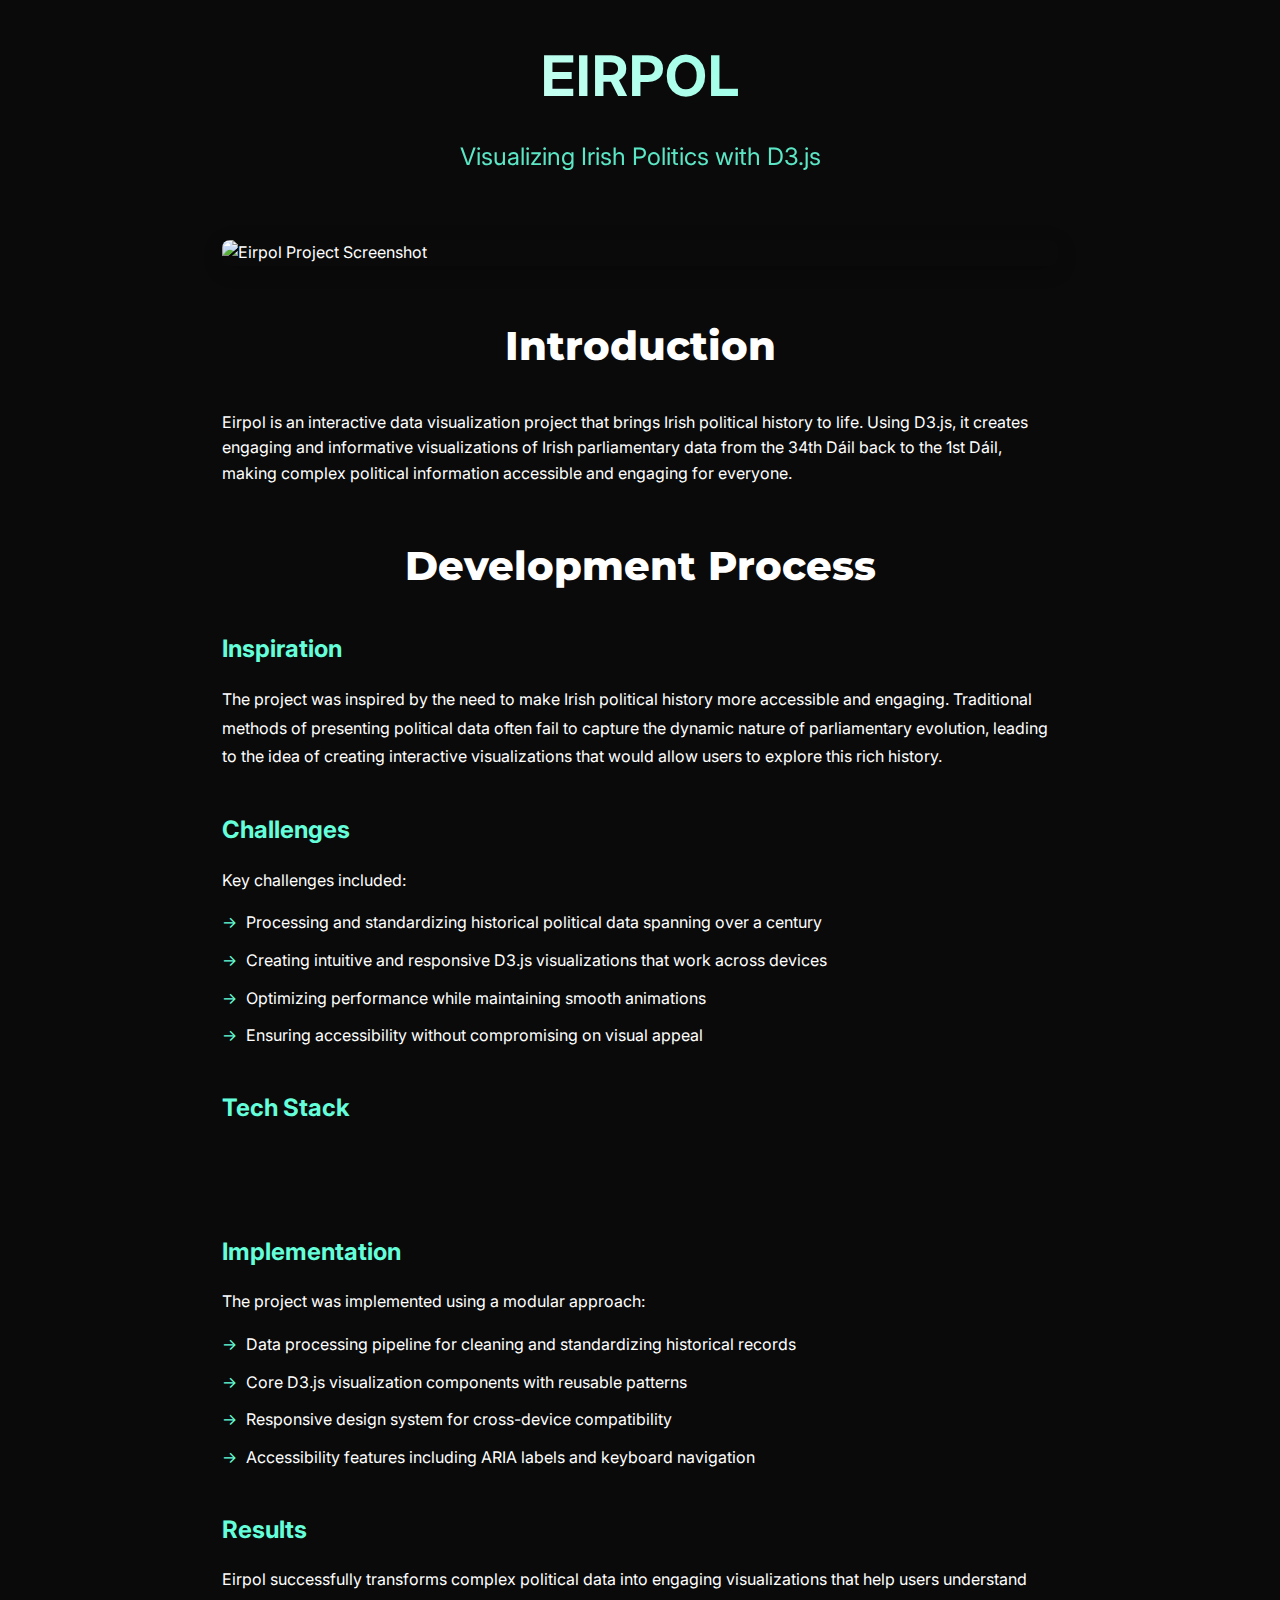
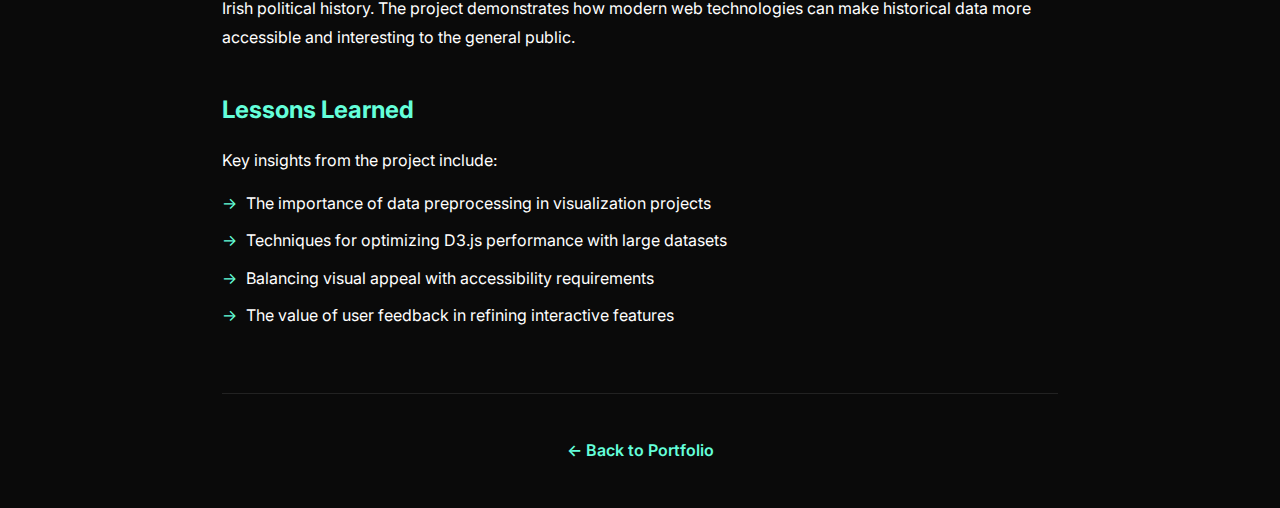
==== eirpol.html @ cf43a550 "Initial portfolio commit" ====
<!DOCTYPE html>
<html lang="en">
<head>
    <meta charset="UTF-8">
    <meta name="viewport" content="width=device-width, initial-scale=1.0">
    <title>Eirpol Case Study | Jude Daly</title>
    <link rel="preconnect" href="https://fonts.googleapis.com">
    <link rel="preconnect" href="https://fonts.gstatic.com" crossorigin>
    <link href="https://fonts.googleapis.com/css2?family=Inter:wght@400;600;700&family=Montserrat:wght@700;800&display=swap" rel="stylesheet">
    <link rel="stylesheet" href="style.css">
    <link rel="stylesheet" href="case-study.css">
    <script src="https://kit.fontawesome.com/your-kit-code.js" crossorigin="anonymous"></script>
</head>
<body>
    <main class="container case-study">
        <header class="case-study-header">
            <h1>Eirpol</h1>
            <p class="tagline">Visualizing Irish Politics with D3.js</p>
        </header>

        <section class="case-study-content">
            <div class="project-image">
                <img src="placeholder.jpg" alt="Eirpol Project Screenshot" class="main-image">
            </div>

            <section class="introduction">
                <h2>Introduction</h2>
                <p>Eirpol is an interactive data visualization project that brings Irish political history to life. Using D3.js, it creates engaging and informative visualizations of Irish parliamentary data from the 34th Dáil back to the 1st Dáil, making complex political information accessible and engaging for everyone.</p>
            </section>

            <section class="development">
                <h2>Development Process</h2>
                
                <div class="subsection">
                    <h3>Inspiration</h3>
                    <p>The project was inspired by the need to make Irish political history more accessible and engaging. Traditional methods of presenting political data often fail to capture the dynamic nature of parliamentary evolution, leading to the idea of creating interactive visualizations that would allow users to explore this rich history.</p>
                </div>

                <div class="subsection">
                    <h3>Challenges</h3>
                    <p>Key challenges included:</p>
                    <ul>
                        <li>Processing and standardizing historical political data spanning over a century</li>
                        <li>Creating intuitive and responsive D3.js visualizations that work across devices</li>
                        <li>Optimizing performance while maintaining smooth animations</li>
                        <li>Ensuring accessibility without compromising on visual appeal</li>
                    </ul>
                </div>

                <div class="subsection tech-stack">
                    <h3>Tech Stack</h3>
                    <div class="tech-icons">
                        <div class="tech-icon">
                            <img src="d3-logo.png" alt="D3.js" title="D3.js">
                        </div>
                        <div class="tech-icon">
                            <img src="js-logo.png" alt="JavaScript" title="JavaScript">
                        </div>
                        <div class="tech-icon">
                            <img src="html-logo.png" alt="HTML5" title="HTML5">
                        </div>
                        <div class="tech-icon">
                            <img src="css-logo.png" alt="CSS3" title="CSS3">
                        </div>
                    </div>
                </div>

                <div class="subsection">
                    <h3>Implementation</h3>
                    <p>The project was implemented using a modular approach:</p>
                    <ul>
                        <li>Data processing pipeline for cleaning and standardizing historical records</li>
                        <li>Core D3.js visualization components with reusable patterns</li>
                        <li>Responsive design system for cross-device compatibility</li>
                        <li>Accessibility features including ARIA labels and keyboard navigation</li>
                    </ul>
                </div>

                <div class="subsection">
                    <h3>Results</h3>
                    <p>Eirpol successfully transforms complex political data into engaging visualizations that help users understand Irish political history. The project demonstrates how modern web technologies can make historical data more accessible and interesting to the general public.</p>
                </div>

                <div class="subsection">
                    <h3>Lessons Learned</h3>
                    <p>Key insights from the project include:</p>
                    <ul>
                        <li>The importance of data preprocessing in visualization projects</li>
                        <li>Techniques for optimizing D3.js performance with large datasets</li>
                        <li>Balancing visual appeal with accessibility requirements</li>
                        <li>The value of user feedback in refining interactive features</li>
                    </ul>
                </div>
            </section>
        </section>

        <footer class="case-study-footer">
            <a href="index.html" class="back-link">← Back to Portfolio</a>
        </footer>
    </main>
    <script src="case-study.js"></script>
</body>
</html>
---- style.css ----
/* Reset and base styles */
:root {
    --bg-color: #0a0a0a;
    --text-color: #ffffff;
    --accent-color: #64ffda;
    --card-bg: #1a1a1a;
    --transition: all 0.3s ease;
    --title-glow: #00ffcc;
    --title-hover: #00ffff;
    --cursor-size: 20px;
    --cursor-blur: 15px;
    --header-text: #333333;
    --header-hover: #2D9CDB;
    --circle-color: #ff0066;
    --circle-size: 200px;
}

* {
    margin: 0;
    padding: 0;
    box-sizing: border-box;
}

html {
    scroll-behavior: smooth;
}

body {
    font-family: 'Inter', -apple-system, BlinkMacSystemFont, 'Segoe UI', Roboto, sans-serif;
    background-color: var(--bg-color);
    color: var(--text-color);
    line-height: 1.6;
    font-size: 16px;
    -webkit-font-smoothing: antialiased;
}

/* Container */
.container {
    max-width: 1200px;
    margin: 0 auto;
    padding: 2rem 1.5rem;
}

/* Header styles */
.header {
    text-align: center;
    padding: 4rem 0;
}

.title-container {
    position: relative;
    display: inline-block;
}

h1 {
    font-size: 3rem;
    font-weight: 700;
    text-transform: uppercase;
    margin: 0;
    position: relative;
    z-index: 1;
    letter-spacing: 1px;
    background: linear-gradient(45deg, var(--text-color), var(--accent-color));
    -webkit-background-clip: text;
    background-clip: text;
    -webkit-text-fill-color: transparent;
    white-space: nowrap;
}

.tagline {
    font-size: 1.1rem;
    color: rgba(255, 255, 255, 0.8);
    margin-bottom: 2rem;
}

.name-container {
    display: inline-flex;
    flex-direction: column;
    align-items: center;
    padding-top: 20px;
    position: relative;
    cursor: pointer;
    transition: var(--transition);
}

.name-container:hover .name,
.name-container:hover .role {
    color: var(--header-hover);
}

.name-container:hover::after {
    transform: scaleX(1);
    opacity: 1;
}

.name-container::after {
    content: '';
    position: absolute;
    bottom: -8px;
    left: 0;
    width: 100%;
    height: 1px;
    background-color: var(--header-hover);
    transform: scaleX(0);
    opacity: 0;
    transition: all 0.3s ease;
}

.name {
    font-family: 'Inter', sans-serif;
    font-size: 2.5rem;
    font-weight: 700;
    margin-bottom: 0.5rem;
    color: var(--header-text);
    transition: var(--transition);
}

.role {
    font-family: 'Inter', sans-serif;
    font-size: 1.1rem;
    color: var(--header-text);
    opacity: 0.9;
    transition: var(--transition);
}

@keyframes fadeIn {
    from {
        opacity: 0;
        transform: translateY(-10px);
    }
    to {
        opacity: 1;
        transform: translateY(0);
    }
}

@keyframes moveOnPath {
    0% {
        transform: rotate(0deg) translateX(calc(50% + 1rem)) rotate(0deg);
    }
    100% {
        transform: rotate(360deg) translateX(calc(50% + 1rem)) rotate(-360deg);
    }
}

/* Social links */
.social-links {
    display: flex;
    flex-direction: column;
    gap: 1rem;
    align-items: center;
    margin-top: 2rem;
}

.social-links a {
    color: var(--text-color);
    text-decoration: none;
    font-size: 1.5rem;
    padding: 0.5rem;
    transition: var(--transition);
}

.social-links a:hover {
    color: var(--accent-color);
    transform: translateY(-2px);
}

.sr-only {
    position: absolute;
    width: 1px;
    height: 1px;
    padding: 0;
    margin: -1px;
    overflow: hidden;
    clip: rect(0, 0, 0, 0);
    border: 0;
}

/* Projects section */
.projects {
    margin-top: 4rem;
}

.project-header {
    display: flex;
    align-items: center;
    gap: 1rem;
    margin-bottom: 1rem;
    transition: var(--transition);
    position: relative;
    z-index: 2;
}

.icon-3d {
    width: 50px;
    height: 50px;
    position: relative;
    background-color: transparent;
    border-radius: 8px;
    overflow: hidden;
    transition: all 0.3s ease;
    z-index: 2;
}

.project-card.light-theme .icon-3d {
    background-color: transparent;
}

.icon-3d canvas {
    width: 100% !important;
    height: 100% !important;
    display: block;
}

h2 {
    font-family: 'Montserrat', sans-serif;
    font-size: 2rem;
    font-weight: 800;
    margin-bottom: 2rem;
    text-align: center;
    color: var(--text-color);
}

.project-grid {
    display: grid;
    gap: 2rem;
    grid-template-columns: repeat(auto-fit, minmax(330px, 1fr));
    width: 100%;
    margin: 0 auto;
}

.project-card {
    background-color: var(--card-bg);
    padding: 2.5rem 2rem;
    border-radius: 8px;
    transition: all 0.3s ease;
    position: relative;
    overflow: hidden;
    display: flex;
    flex-direction: column;
    min-height: 330px;
    width: 100%;
}

.project-card.light-theme {
    background-color: #ffffff;
}

.project-card.light-theme h3 {
    color: #1a1a1a;
    text-shadow: none;
}

.project-card.light-theme p {
    color: #333333;
}

.project-card.light-theme .project-link {
    color: #2a9d8f;
}

.project-card:hover {
    transform: translateY(-5px);
    box-shadow: 0 10px 20px rgba(0, 0, 0, 0.2);
}

.project-card h3 {
    font-size: 1.5rem;
    font-weight: 700;
    margin-bottom: 1rem;
    color: var(--text-color);
    text-shadow: 0 0 5px rgba(0, 255, 204, 0.3);
    transition: text-shadow 0.2s ease;
    position: relative;
    z-index: 2;
}

.project-card p {
    margin-bottom: 1.5rem;
    color: rgba(255, 255, 255, 0.8);
    position: relative;
    z-index: 2;
    flex-grow: 1;
}

.project-link {
    color: var(--accent-color);
    text-decoration: none;
    font-weight: 600;
    transition: all 0.3s ease;
    position: relative;
    z-index: 2;
    padding: 0.5rem 1rem;
    border-radius: 4px;
    display: inline-flex;
    align-items: center;
    gap: 0.5rem;
    align-self: flex-start;
}

.project-link::after {
    content: "→";
    transition: transform 0.3s ease;
    display: inline-block;
}

.project-link:hover {
    background-color: rgba(100, 255, 218, 0.1);
    box-shadow: 0 0 0 1px var(--accent-color);
}

.project-link:hover::after {
    transform: translateX(4px);
}

.project-card.light-theme .project-link:hover {
    background-color: rgba(42, 157, 143, 0.1);
    box-shadow: 0 0 0 1px #2a9d8f;
}

@media (hover: hover) {
    h2:hover {
        transform: scale(1.05);
    }

    .project-card:hover .project-header {
        transform: translateX(5px);
    }
}

/* Remove custom cursor styles */
#custom-cursor {
    display: none;
}

/* Media Queries */
@media (min-width: 768px) {
    .social-links {
        flex-direction: row;
        justify-content: center;
        gap: 2rem;
    }

    .project-grid {
        grid-template-columns: repeat(2, 1fr);
    }
    
    .project-card,
    .project-grid .project-card.project-card-drip {
        min-height: 380px;
    }

    h1 {
        font-size: 3.5rem;
    }

    .tagline {
        font-size: 1.25rem;
    }

    .icon-3d {
        width: 60px;
        height: 60px;
    }

    h2 {
        font-size: 2.5rem;
    }
}

@media (min-width: 1024px) {
    .container {
        padding: 4rem 2rem;
    }

    .project-card {
        padding: 2.5rem;
    }
}

@media (prefers-reduced-motion: reduce) {
    .icon-3d {
        display: none;
    }
    
    .project-header {
        gap: 0;
    }
}

@media (max-width: 767px) {
    .project-grid {
        grid-template-columns: 1fr;
    }
    
    .project-card,
    .project-grid .project-card.project-card-drip {
        min-height: 330px;
    }
    
    .project-card h3 {
        font-size: 1.25rem;
    }
    
    h2 {
        font-size: 1.75rem;
        /* Maintain static effects on mobile */
        text-shadow: 
            0 0 5px var(--title-glow),
            0 0 8px rgba(0, 255, 204, 0.2);
    }
}

.floating-shapes {
    position: absolute;
    top: 0;
    left: 0;
    width: 100%;
    height: 100%;
    pointer-events: none;
    opacity: 0;
    transition: opacity 0.3s ease;
    z-index: 1;
}

/* Remove Space Background Animation */
.space-background {
    display: none;
}

.space-star {
    display: none;
}

.space-nebula {
    display: none;
}

.project-card:hover .space-background {
    display: none;
}

.project-card:hover .space-star {
    display: none;
}

.project-card:hover .space-nebula {
    display: none;
}

.project-card.light-theme .floating-shapes {
    opacity: 1;
}

.floating-shape {
    position: absolute;
    border-radius: 50%;
    opacity: 0.6;
    transform: scale(0);
    transition: transform 0.5s ease;
}

.project-card.light-theme .floating-shape {
    transform: scale(1);
}

.shape-1 { background: #2a9d8f; }
.shape-2 { background: #e76f51; }
.shape-3 { background: #7209b7; }
.shape-4 { background: #4361ee; }

/* MoonMapper Card Styles */
.project-card-moonmapper {
    background-color: rgba(10, 10, 15, 0.9);
    padding: 2.5rem 2rem;
    position: relative;
    overflow: hidden;
    backdrop-filter: blur(4px);
    -webkit-backdrop-filter: blur(4px);
}

.moon-background {
    position: absolute;
    top: 0;
    left: 0;
    width: 100%;
    height: 100%;
    z-index: 1;
    pointer-events: none;
}

.moon-canvas {
    position: absolute;
    top: 0;
    left: 0;
    width: 100% !important;
    height: 100% !important;
    opacity: 1;
}

.project-card-moonmapper .project-header {
    position: relative;
    z-index: 2;
    margin-bottom: 1.5rem;
    max-width: 100%;
}

.project-card-moonmapper h3 {
    font-size: 1.75rem;
    text-shadow: 2px 2px 8px rgba(0, 0, 0, 0.8), 0 0 15px rgba(0, 0, 0, 0.7);
    margin: 0;
    color: var(--text-color);
    position: relative;
    z-index: 2;
}

.project-card-moonmapper p {
    text-shadow: 2px 2px 8px rgba(0, 0, 0, 0.8), 0 0 15px rgba(0, 0, 0, 0.7);
    margin-bottom: 2rem;
    position: relative;
    z-index: 2;
    max-width: 70%;
}

.project-card-moonmapper .project-link {
    text-shadow: 1px 1px 4px rgba(0, 0, 0, 0.8);
    background-color: rgba(100, 255, 218, 0.15);
    backdrop-filter: blur(8px);
    -webkit-backdrop-filter: blur(8px);
    position: relative;
    z-index: 2;
    border: 1px solid rgba(100, 255, 218, 0.3);
}

/* Remove hover animation */
.project-card-moonmapper:hover .moon-background {
    transform: none;
}

.project-card-moonmapper:hover {
    transform: none;
}

.project-card-moonmapper .project-link:hover {
    background-color: rgba(100, 255, 218, 0.25);
    border-color: rgba(100, 255, 218, 0.5);
}

@media (max-width: 768px) {
    .project-card-moonmapper {
        padding: 2rem;
    }
    
    .project-card-moonmapper h3 {
        font-size: 1.5rem;
    }

    .project-card-moonmapper .project-header,
    .project-card-moonmapper p {
        max-width: 85%;
    }

    .moon-background {
        width: 100%;
    }
}

/* Eirpol Project Card Styling */
.project-card-eirpol {
    position: relative;
    overflow: hidden;
    background-color: #ffffff;
    transition: none;
    color: #1a1a1a;
}

.project-card-eirpol .project-header {
    position: relative;
    z-index: 2;
    margin-bottom: 1.5rem;
    max-width: 100%;
}

.project-card-eirpol h3 {
    color: #1a1a1a;
    text-shadow: none;
    margin-bottom: 1rem;
    font-size: 2rem;
    padding-top: 0;
    line-height: 1.2;
}

.project-card-eirpol p {
    color: #333333;
    margin-bottom: 1.5rem;
    max-width: 100%;
    line-height: 1.6;
}

.project-card-eirpol .project-link {
    text-shadow: 1px 1px 4px rgba(0, 0, 0, 0.8);
    background-color: rgba(100, 255, 218, 0.15);
    backdrop-filter: blur(8px);
    -webkit-backdrop-filter: blur(8px);
    position: relative;
    z-index: 2;
    border: 1px solid rgba(100, 255, 218, 0.3);
    color: var(--accent-color);
    border-radius: 4px;
    padding: 0.5rem 1rem;
    transition: none;
    display: inline-flex;
    align-items: center;
    gap: 0.5rem;
    font-weight: 600;
}

.project-card-eirpol .project-link:hover {
    background-color: rgba(100, 255, 218, 0.15);
    border-color: rgba(100, 255, 218, 0.3);
    transform: none;
    box-shadow: none;
}

/* Remove hover effects for Eirpol card */
.project-card-eirpol:hover {
    transform: none;
    box-shadow: none;
}

.project-card-eirpol:hover .project-header {
    transform: none;
}

/* Remove all shape animations */
.project-card-eirpol::before,
.project-card-eirpol .project-link::before,
.project-card-eirpol .project-header::before {
    animation: none;
}

/* Skills CTA Section */
.skills-cta {
    display: flex;
    justify-content: center;
    align-items: center;
    margin: 2rem 0 4rem;
    padding: 0 1rem;
}

.skills-button {
    position: relative;
    display: inline-flex;
    align-items: center;
    justify-content: center;
    padding: 1rem 2rem;
    border-radius: 8px;
    text-decoration: none;
    overflow: hidden;
    transition: all 0.3s ease;
    background-color: transparent;
    border: 1px solid var(--accent-color);
}

.skills-button-content {
    display: flex;
    align-items: center;
    gap: 0.75rem;
    color: var(--accent-color);
    font-weight: 600;
    font-size: 1.1rem;
    z-index: 1;
    transition: color 0.3s ease;
}

.skills-button-background {
    position: absolute;
    top: 0;
    left: 0;
    width: 100%;
    height: 100%;
    background-color: var(--accent-color);
    transform: translateX(-100%);
    transition: transform 0.3s ease;
}

.skills-button:hover .skills-button-background {
    transform: translateX(0);
}

.skills-button:hover .skills-button-content {
    color: var(--bg-color);
}

.skills-button:hover {
    box-shadow: 0 4px 20px rgba(100, 255, 218, 0.2);
    transform: translateY(-2px);
}

/* Remove the skills link from social links since we now have the CTA */
.social-links .nav-link {
    display: none;
}

@media (max-width: 768px) {
    .skills-cta {
        margin: 1.5rem 0 3rem;
    }

    .skills-button {
        padding: 0.875rem 1.75rem;
    }

    .skills-button-content {
        font-size: 1rem;
    }
}

/* Project Card Drip Styles */
.project-grid .project-card.project-card-drip {
    background-color: #0a192f;
    padding: 2.5rem 2rem;
    position: relative;
    overflow: hidden;
    border: 1px solid rgba(100, 255, 218, 0.1);
    border-radius: 8px;
    min-height: 330px;
    width: 100%;
    display: flex;
    flex-direction: column;
}

.project-card-drip .water-background {
    position: absolute;
    top: 0;
    left: 0;
    width: 100%;
    height: 100%;
    z-index: 1;
    pointer-events: none;
    overflow: hidden;
    background: linear-gradient(180deg, rgba(10, 25, 47, 0.95) 0%, rgba(10, 25, 47, 0.8) 100%);
}

.project-card-drip .water-wave {
    position: absolute;
    height: 20px;
    left: 0;
    width: 200%;
    background: rgba(100, 255, 218, 0.3);
    border-radius: 50%;
    transform: scale(1, 0.3);
}

.project-card-drip .wave1 {
    animation: wave 20s linear infinite;
    z-index: 1;
    bottom: 15%;
    height: 60px;
    opacity: 0.5;
}

.project-card-drip .wave2 {
    animation: wave 15s linear infinite;
    z-index: 2;
    bottom: 10%;
    height: 40px;
    opacity: 0.6;
    animation-delay: -5s;
}

.project-card-drip .wave3 {
    animation: wave 30s linear infinite;
    z-index: 3;
    bottom: 5%;
    height: 30px;
    opacity: 0.7;
    animation-delay: -2s;
}

.project-card-drip .water-drop {
    position: absolute;
    width: 8px;
    height: 16px;
    border-radius: 50%;
    background-color: rgba(100, 255, 218, 0.8);
    top: -20px;
    animation: drop 3s linear infinite;
    box-shadow: 0 0 8px rgba(100, 255, 218, 0.5);
}

.project-card-drip .drop1 {
    left: 20%;
    animation-duration: 3s;
    animation-delay: 0s;
}

.project-card-drip .drop2 {
    left: 50%;
    animation-duration: 4s;
    animation-delay: 1s;
}

.project-card-drip .drop3 {
    left: 70%;
    animation-duration: 5s;
    animation-delay: 2s;
}

/* Bucket styles */
.project-card-drip .bucket {
    position: absolute;
    bottom: 20%;
    right: 10%;
    width: 80px;
    height: 100px;
    z-index: 2;
}

.project-card-drip .bucket-top {
    position: absolute;
    top: 0;
    left: 0;
    width: 100%;
    height: 10px;
    background-color: #444;
    border-radius: 5px 5px 0 0;
    border: 2px solid rgba(100, 255, 218, 0.5);
    border-bottom: none;
}

.project-card-drip .bucket-body {
    position: absolute;
    top: 10px;
    left: 5%;
    width: 90%;
    height: 90px;
    background-color: #333;
    border: 2px solid rgba(100, 255, 218, 0.5);
    border-top: none;
    border-radius: 0 0 5px 5px;
}

.project-card-drip .water-fill {
    position: absolute;
    bottom: 0;
    left: 5%;
    width: 90%;
    height: 40%;
    background-color: rgba(100, 255, 218, 0.4);
    border-radius: 0 0 3px 3px;
    animation: fill 10s ease-in-out infinite;
}

@keyframes wave {
    0% {
        transform: translateX(0) scale(1, 0.3);
    }
    50% {
        transform: translateX(-25%) scale(1, 0.3);
    }
    100% {
        transform: translateX(-50%) scale(1, 0.3);
    }
}

@keyframes drop {
    0% {
        top: -20px;
        opacity: 0;
        height: 20px;
    }
    20% {
        opacity: 0.6;
    }
    50% {
        height: 30px;
        opacity: 0.6;
    }
    70% {
        height: 20px;
    }
    90% {
        opacity: 0.6;
    }
    100% {
        top: 100%;
        opacity: 0;
        height: 10px;
    }
}

@keyframes fill {
    0%, 100% {
        height: 40%;
    }
    50% {
        height: 45%;
    }
}

.project-card-drip .project-header {
    position: relative;
    margin-bottom: 1.5rem;
    display: flex;
    align-items: center;
    z-index: 2;
}

.project-card-drip h3 {
    font-size: 1.75rem;
    margin: 0;
    color: var(--text-color);
    position: relative;
    z-index: 2;
}

.project-card-drip p {
    margin-bottom: 2rem;
    color: var(--text-color);
    opacity: 0.9;
    position: relative;
    z-index: 2;
}

.project-card-drip .status-badge {
    display: inline-block;
    padding: 0.25rem 0.75rem;
    background-color: rgba(100, 255, 218, 0.1);
    color: var(--accent-color);
    border-radius: 1rem;
    font-size: 0.8rem;
    font-weight: 600;
    margin-left: 1rem;
    border: 1px solid rgba(100, 255, 218, 0.2);
    position: relative;
    z-index: 2;
}

.project-card-drip .coming-soon {
    display: inline-block;
    padding: 0.5rem 1rem;
    background-color: rgba(100, 255, 218, 0.05);
    color: var(--accent-color);
    border-radius: 4px;
    font-size: 0.9rem;
    font-weight: 600;
    margin-top: 1rem;
    border: 1px solid rgba(100, 255, 218, 0.1);
    position: relative;
    z-index: 2;
}

.project-card-drip:hover {
    transform: translateY(-5px);
    box-shadow: 0 10px 30px -15px rgba(2, 12, 27, 0.7);
    border-color: rgba(100, 255, 218, 0.2);
}

.project-card-drip:hover .project-header {
    transform: translateY(-2px);
}

.project-card-drip:hover .water-wave {
    animation-play-state: paused;
}

.project-card-drip:hover .water-drop {
    animation-play-state: paused;
}

.project-card-drip:hover .water-fill {
    animation-play-state: paused;
}

@media (max-width: 768px) {
    .project-card-drip {
        padding: 2rem;
    }
    
    .project-card-drip h3 {
        font-size: 1.5rem;
    }

    .project-card-drip .status-badge {
        font-size: 0.75rem;
        padding: 0.2rem 0.6rem;
    }
    
    .project-card-drip .coming-soon {
        font-size: 0.8rem;
        padding: 0.4rem 0.8rem;
    }
    
    .project-card-drip .bucket {
        width: 60px;
        height: 80px;
        right: 5%;
    }
}

@media (prefers-reduced-motion: reduce) {
    .project-card-drip .water-wave,
    .project-card-drip .water-drop,
    .project-card-drip .water-fill {
        animation: none;
    }
}

/* Skills Section */
.skills {
    margin-top: 4rem;
    padding: 2rem 0;
}

.skills h2 {
    font-family: 'Montserrat', sans-serif;
    font-size: 2rem;
    font-weight: 800;
    margin-bottom: 2rem;
    text-align: center;
    color: var(--text-color);
}

#skills-graph {
    width: 100%;
    height: 600px;
    background-color: rgba(0, 0, 0, 0.2);
    border-radius: 8px;
    overflow: hidden;
    position: relative;
}

@media (max-width: 768px) {
    .skills {
        margin: 3rem 0;
        padding: 1.5rem 0;
    }

    .skills h2 {
        font-size: 1.75rem;
    }

    #skills-graph {
        height: 400px;
    }
}

/* Footer */
.footer {
    margin-top: 6rem;
    padding: 3rem 0;
    background-color: rgba(26, 26, 26, 0.5);
    backdrop-filter: blur(10px);
    -webkit-backdrop-filter: blur(10px);
    border-top: 1px solid rgba(255, 255, 255, 0.1);
}

.footer-content {
    max-width: 1200px;
    margin: 0 auto;
    padding: 0 2rem;
    display: flex;
    justify-content: space-between;
    align-items: center;
    flex-wrap: wrap;
    gap: 2rem;
}

.footer-info {
    text-align: left;
}

.footer-text {
    color: rgba(255, 255, 255, 0.7);
    font-size: 0.9rem;
    margin: 0.5rem 0;
}

.footer-links {
    display: flex;
    gap: 2rem;
    align-items: center;
}

.footer-link {
    color: var(--text-color);
    text-decoration: none;
    display: flex;
    align-items: center;
    gap: 0.5rem;
    font-size: 0.9rem;
    transition: var(--transition);
    padding: 0.5rem;
    border-radius: 4px;
}

.footer-link i {
    font-size: 1.2rem;
}

.footer-link:hover {
    color: var(--accent-color);
    transform: translateY(-2px);
}

@media (max-width: 768px) {
    .footer {
        margin-top: 4rem;
        padding: 2rem 0;
    }

    .footer-content {
        flex-direction: column;
        text-align: center;
        gap: 1.5rem;
    }

    .footer-info {
        text-align: center;
    }

    .footer-links {
        justify-content: center;
        gap: 1.5rem;
    }
}
---- case-study.css ----
/* Case Study Styles */
.case-study {
    max-width: 900px;
    margin: 0 auto;
    padding: 2rem;
}

.case-study-header {
    text-align: center;
    margin-bottom: 4rem;
}

.case-study-header h1 {
    font-size: 3.5rem;
    margin-bottom: 1rem;
}

.case-study-header .tagline {
    font-size: 1.5rem;
    color: var(--accent-color);
    opacity: 0.9;
}

.case-study-content {
    margin-bottom: 4rem;
}

.project-image {
    margin-bottom: 3rem;
    border-radius: 8px;
    overflow: hidden;
    box-shadow: 0 4px 20px rgba(0, 0, 0, 0.2);
}

.main-image {
    width: 100%;
    height: auto;
    display: block;
}

.introduction {
    margin-bottom: 3rem;
}

.subsection {
    margin-bottom: 2.5rem;
}

.subsection h2 {
    font-size: 2rem;
    margin-bottom: 1.5rem;
    color: var(--text-color);
}

.subsection h3 {
    font-size: 1.5rem;
    margin-bottom: 1rem;
    color: var(--accent-color);
}

.subsection p {
    margin-bottom: 1rem;
    line-height: 1.8;
}

.subsection ul {
    list-style-type: none;
    padding-left: 1.5rem;
}

.subsection li {
    margin-bottom: 0.75rem;
    position: relative;
}

.subsection li::before {
    content: "→";
    color: var(--accent-color);
    position: absolute;
    left: -1.5rem;
}

/* Tech Stack Icons */
.tech-stack {
    margin: 2rem 0;
}

.tech-icons {
    display: flex;
    gap: 1.5rem;
    flex-wrap: wrap;
    margin-top: 1.5rem;
}

.tech-icon {
    width: 50px;
    height: 50px;
    position: relative;
    opacity: 0;
    transform: translateY(20px);
    transition: all 0.3s ease;
    filter: grayscale(100%);
}

.tech-icon.visible {
    opacity: 1;
    transform: translateY(0);
}

.tech-icon:hover {
    transform: scale(1.2);
    filter: grayscale(0%);
}

.tech-icon img {
    width: 100%;
    height: 100%;
    object-fit: contain;
}

/* Back Link */
.case-study-footer {
    text-align: center;
    margin-top: 4rem;
    padding-top: 2rem;
    border-top: 1px solid rgba(255, 255, 255, 0.1);
}

.back-link {
    display: inline-flex;
    align-items: center;
    color: var(--accent-color);
    text-decoration: none;
    font-weight: 600;
    padding: 0.75rem 1.5rem;
    border-radius: 4px;
    transition: all 0.3s ease;
}

.back-link:hover {
    background-color: rgba(100, 255, 218, 0.1);
    transform: translateX(-5px);
}

/* Responsive Design */
@media (max-width: 768px) {
    .case-study {
        padding: 1rem;
    }

    .case-study-header h1 {
        font-size: 2.5rem;
    }

    .case-study-header .tagline {
        font-size: 1.25rem;
    }

    .subsection h2 {
        font-size: 1.75rem;
    }

    .subsection h3 {
        font-size: 1.25rem;
    }

    .tech-icon {
        width: 40px;
        height: 40px;
    }
}

/* Accessibility */
@media (prefers-reduced-motion: reduce) {
    .tech-icon {
        transition: none;
    }

    .back-link:hover {
        transform: none;
    }
}
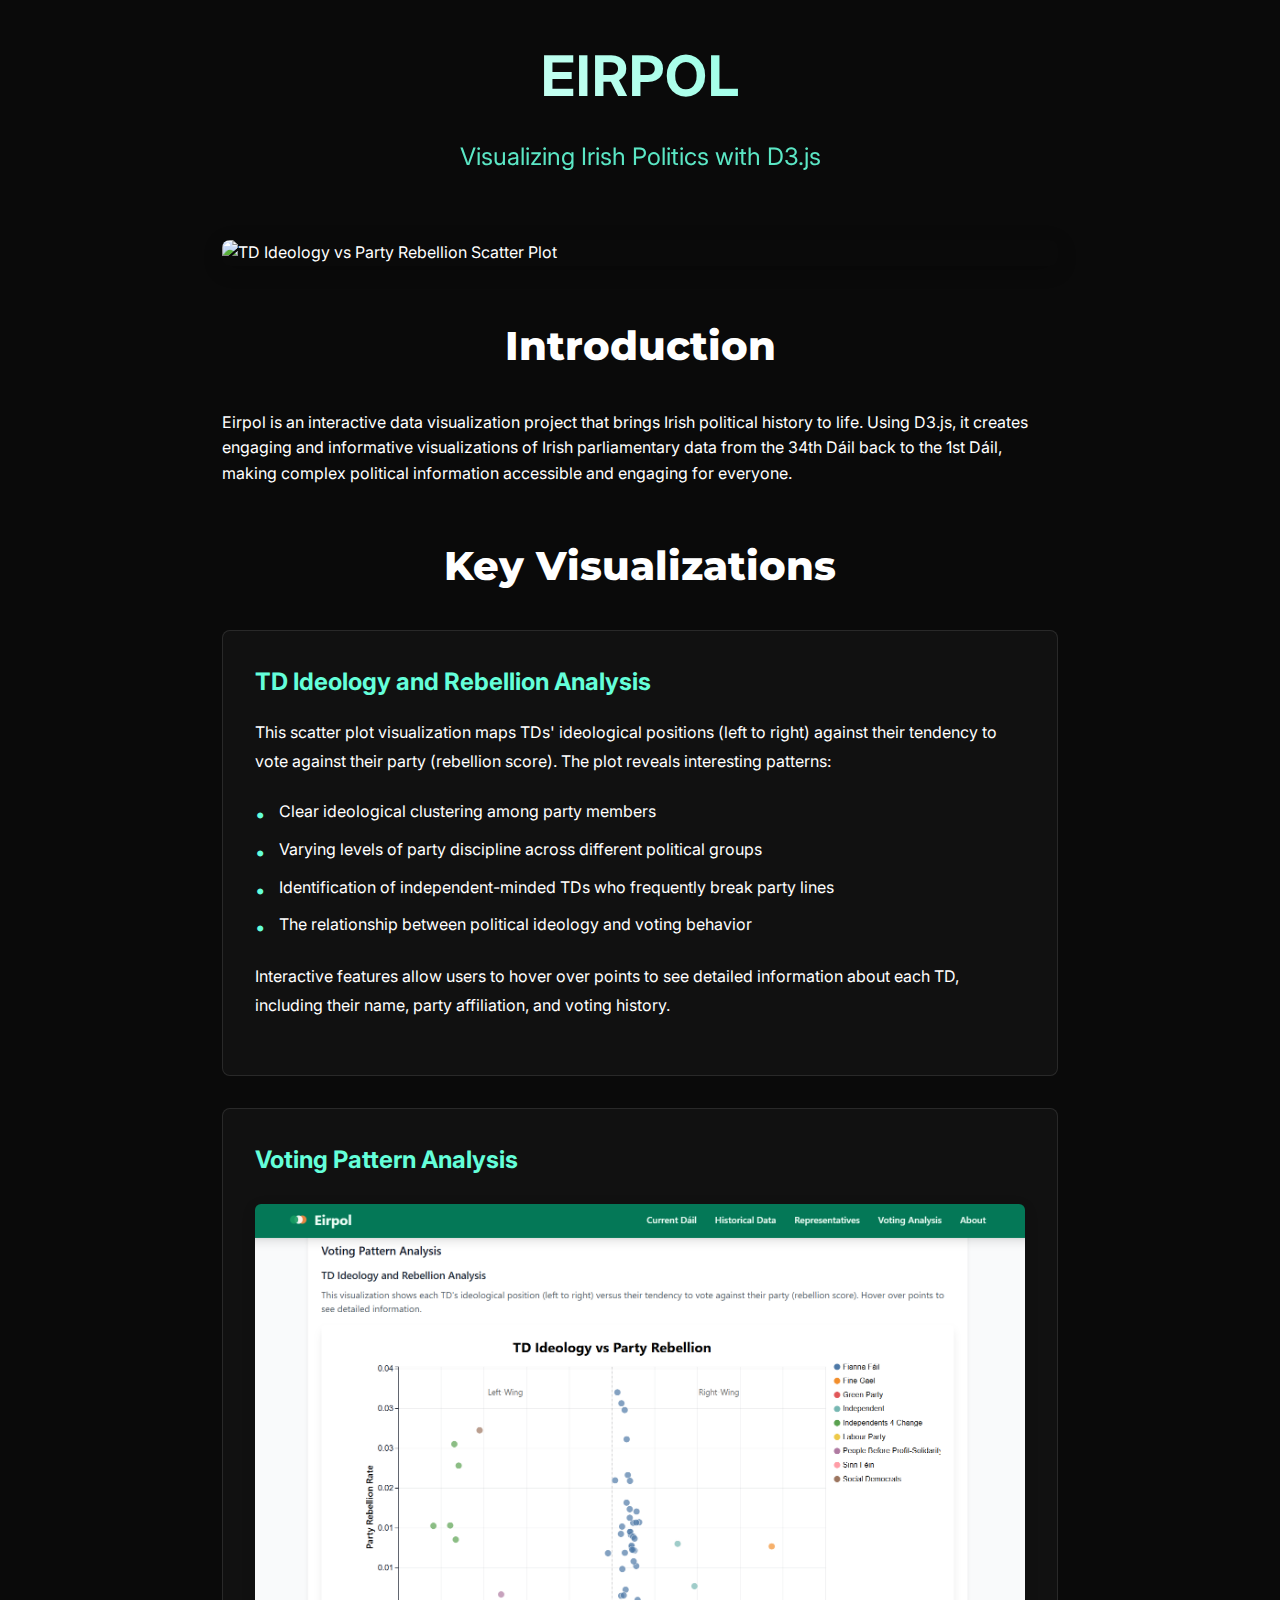
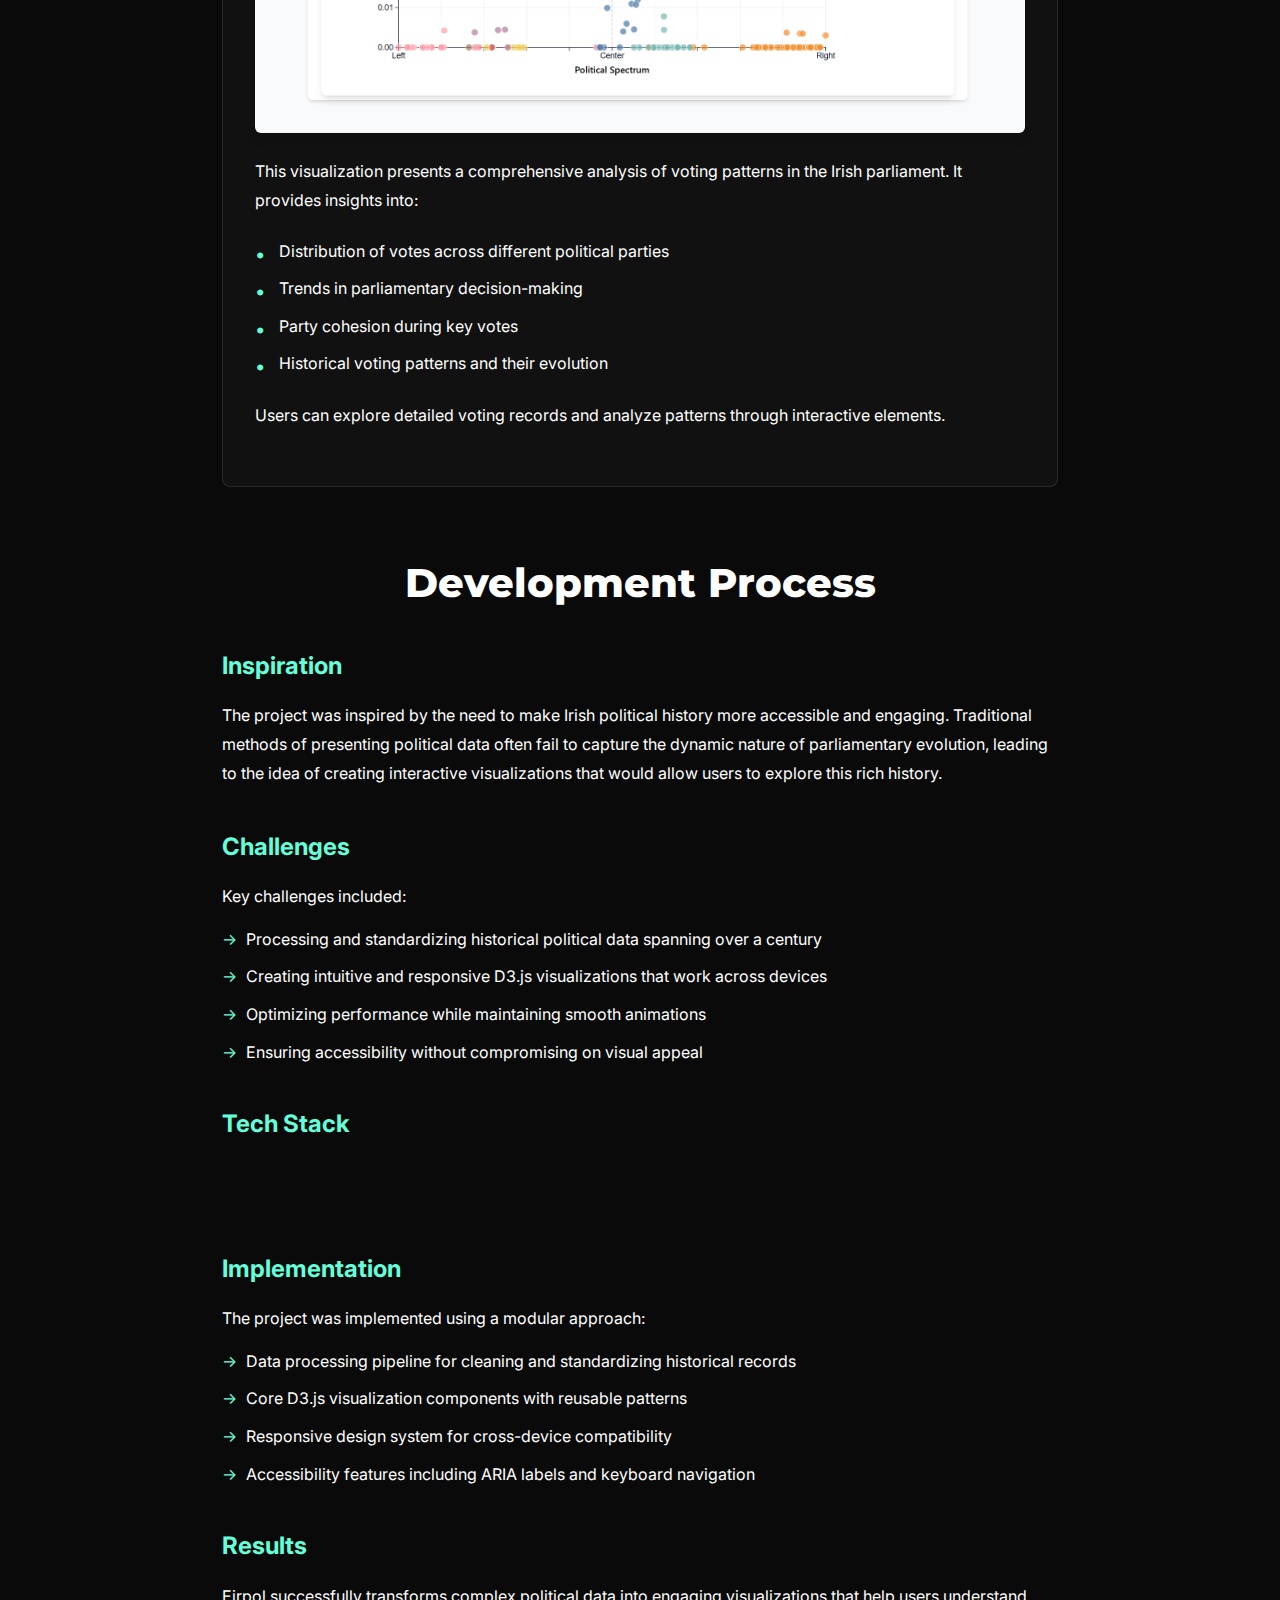
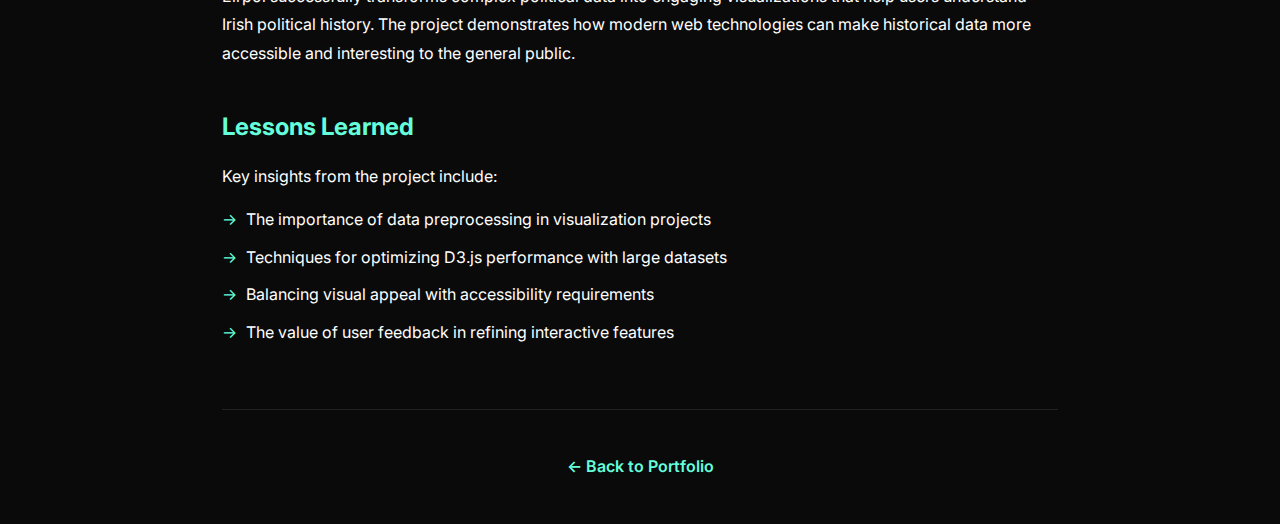
==== commit 4850a102: "Update website content" ====
--- a/eirpol.html
+++ b/eirpol.html
@@ -20,12 +20,41 @@
 
         <section class="case-study-content">
             <div class="project-image">
-                <img src="placeholder.jpg" alt="Eirpol Project Screenshot" class="main-image">
+                <img src="assets/images/td-ideology-plot.png" alt="TD Ideology vs Party Rebellion Scatter Plot" class="main-image">
             </div>
 
             <section class="introduction">
                 <h2>Introduction</h2>
                 <p>Eirpol is an interactive data visualization project that brings Irish political history to life. Using D3.js, it creates engaging and informative visualizations of Irish parliamentary data from the 34th Dáil back to the 1st Dáil, making complex political information accessible and engaging for everyone.</p>
+            </section>
+
+            <section class="visualizations">
+                <h2>Key Visualizations</h2>
+                
+                <div class="visualization-item">
+                    <h3>TD Ideology and Rebellion Analysis</h3>
+                    <p>This scatter plot visualization maps TDs' ideological positions (left to right) against their tendency to vote against their party (rebellion score). The plot reveals interesting patterns:</p>
+                    <ul>
+                        <li>Clear ideological clustering among party members</li>
+                        <li>Varying levels of party discipline across different political groups</li>
+                        <li>Identification of independent-minded TDs who frequently break party lines</li>
+                        <li>The relationship between political ideology and voting behavior</li>
+                    </ul>
+                    <p>Interactive features allow users to hover over points to see detailed information about each TD, including their name, party affiliation, and voting history.</p>
+                </div>
+
+                <div class="visualization-item">
+                    <h3>Voting Pattern Analysis</h3>
+                    <img src="assets/images/Voting Pattern.png" alt="Voting Pattern Analysis Visualization" class="visualization-image">
+                    <p>This visualization presents a comprehensive analysis of voting patterns in the Irish parliament. It provides insights into:</p>
+                    <ul>
+                        <li>Distribution of votes across different political parties</li>
+                        <li>Trends in parliamentary decision-making</li>
+                        <li>Party cohesion during key votes</li>
+                        <li>Historical voting patterns and their evolution</li>
+                    </ul>
+                    <p>Users can explore detailed voting records and analyze patterns through interactive elements.</p>
+                </div>
             </section>
 
             <section class="development">
--- a/style.css
+++ b/style.css
@@ -38,22 +38,23 @@
 .container {
     max-width: 1200px;
     margin: 0 auto;
-    padding: 2rem 1.5rem;
+    padding: 1rem 1.5rem;
 }
 
 /* Header styles */
 .header {
     text-align: center;
-    padding: 4rem 0;
+    padding: 0.5rem 0;
 }
 
 .title-container {
     position: relative;
     display: inline-block;
+    margin-bottom: 0.5rem;
 }
 
 h1 {
-    font-size: 3rem;
+    font-size: 2.75rem;
     font-weight: 700;
     text-transform: uppercase;
     margin: 0;
@@ -68,16 +69,16 @@
 }
 
 .tagline {
-    font-size: 1.1rem;
+    font-size: 1rem;
     color: rgba(255, 255, 255, 0.8);
-    margin-bottom: 2rem;
+    margin-bottom: 1.5rem;
 }
 
 .name-container {
     display: inline-flex;
     flex-direction: column;
     align-items: center;
-    padding-top: 20px;
+    padding-top: 10px;
     position: relative;
     cursor: pointer;
     transition: var(--transition);
@@ -108,16 +109,16 @@
 
 .name {
     font-family: 'Inter', sans-serif;
-    font-size: 2.5rem;
+    font-size: 2.25rem;
     font-weight: 700;
-    margin-bottom: 0.5rem;
+    margin-bottom: 0.25rem;
     color: var(--header-text);
     transition: var(--transition);
 }
 
 .role {
     font-family: 'Inter', sans-serif;
-    font-size: 1.1rem;
+    font-size: 1rem;
     color: var(--header-text);
     opacity: 0.9;
     transition: var(--transition);
@@ -145,24 +146,15 @@
 
 /* Social links */
 .social-links {
-    display: flex;
-    flex-direction: column;
-    gap: 1rem;
-    align-items: center;
-    margin-top: 2rem;
+    display: none;
 }
 
 .social-links a {
-    color: var(--text-color);
-    text-decoration: none;
-    font-size: 1.5rem;
-    padding: 0.5rem;
-    transition: var(--transition);
+    display: none;
 }
 
 .social-links a:hover {
-    color: var(--accent-color);
-    transform: translateY(-2px);
+    display: none;
 }
 
 .sr-only {
@@ -178,7 +170,7 @@
 
 /* Projects section */
 .projects {
-    margin-top: 4rem;
+    margin-top: 1rem;
 }
 
 .project-header {
@@ -223,7 +215,7 @@
 
 .project-grid {
     display: grid;
-    gap: 2rem;
+    gap: 1.5rem;
     grid-template-columns: repeat(auto-fit, minmax(330px, 1fr));
     width: 100%;
     margin: 0 auto;
@@ -231,14 +223,14 @@
 
 .project-card {
     background-color: var(--card-bg);
-    padding: 2.5rem 2rem;
+    padding: 2rem;
     border-radius: 8px;
     transition: all 0.3s ease;
     position: relative;
     overflow: hidden;
     display: flex;
     flex-direction: column;
-    min-height: 330px;
+    height: 300px;
     width: 100%;
 }
 
@@ -264,8 +256,9 @@
     box-shadow: 0 10px 20px rgba(0, 0, 0, 0.2);
 }
 
+/* Base card content layout */
 .project-card h3 {
-    font-size: 1.5rem;
+    font-size: 1.75rem;
     font-weight: 700;
     margin-bottom: 1rem;
     color: var(--text-color);
@@ -276,14 +269,17 @@
 }
 
 .project-card p {
-    margin-bottom: 1.5rem;
+    margin: 0;
+    flex-grow: 1;
     color: rgba(255, 255, 255, 0.8);
     position: relative;
     z-index: 2;
-    flex-grow: 1;
+    font-size: 0.95rem;
+    line-height: 1.5;
 }
 
 .project-link {
+    margin-top: 1.5rem;
     color: var(--accent-color);
     text-decoration: none;
     font-weight: 600;
@@ -318,16 +314,6 @@
     box-shadow: 0 0 0 1px #2a9d8f;
 }
 
-@media (hover: hover) {
-    h2:hover {
-        transform: scale(1.05);
-    }
-
-    .project-card:hover .project-header {
-        transform: translateX(5px);
-    }
-}
-
 /* Remove custom cursor styles */
 #custom-cursor {
     display: none;
@@ -335,27 +321,29 @@
 
 /* Media Queries */
 @media (min-width: 768px) {
-    .social-links {
-        flex-direction: row;
-        justify-content: center;
-        gap: 2rem;
-    }
-
     .project-grid {
         grid-template-columns: repeat(2, 1fr);
     }
     
     .project-card,
     .project-grid .project-card.project-card-drip {
-        min-height: 380px;
+        height: 300px;
     }
 
     h1 {
-        font-size: 3.5rem;
+        font-size: 3.25rem;
     }
 
     .tagline {
-        font-size: 1.25rem;
+        font-size: 1.15rem;
+    }
+
+    .name {
+        font-size: 2.5rem;
+    }
+
+    .role {
+        font-size: 1.1rem;
     }
 
     .icon-3d {
@@ -395,7 +383,8 @@
     
     .project-card,
     .project-grid .project-card.project-card-drip {
-        min-height: 330px;
+        min-height: unset;
+        height: 280px;
     }
     
     .project-card h3 {
@@ -409,6 +398,31 @@
             0 0 5px var(--title-glow),
             0 0 8px rgba(0, 255, 204, 0.2);
     }
+
+    .header {
+        padding: 0.25rem 0;
+    }
+
+    h1 {
+        font-size: 2.25rem;
+    }
+
+    .tagline {
+        font-size: 0.95rem;
+        margin-bottom: 1.25rem;
+    }
+
+    .name {
+        font-size: 2rem;
+    }
+
+    .role {
+        font-size: 0.95rem;
+    }
+
+    .name-container {
+        padding-top: 8px;
+    }
 }
 
 .floating-shapes {
@@ -418,8 +432,7 @@
     width: 100%;
     height: 100%;
     pointer-events: none;
-    opacity: 0;
-    transition: opacity 0.3s ease;
+    opacity: 1;
     z-index: 1;
 }
 
@@ -455,13 +468,9 @@
 .floating-shape {
     position: absolute;
     border-radius: 50%;
-    opacity: 0.6;
-    transform: scale(0);
-    transition: transform 0.5s ease;
-}
-
-.project-card.light-theme .floating-shape {
+    opacity: 0;
     transform: scale(1);
+    transition: all 0.8s ease-out;
 }
 
 .shape-1 { background: #2a9d8f; }
@@ -469,10 +478,84 @@
 .shape-3 { background: #7209b7; }
 .shape-4 { background: #4361ee; }
 
+.project-card-eirpol .floating-shapes {
+    position: absolute;
+    top: 0;
+    left: 0;
+    width: 100%;
+    height: 100%;
+    pointer-events: none;
+    opacity: 1;
+    z-index: 1;
+    overflow: hidden;
+}
+
+.eirpol-shapes .floating-shape {
+    position: absolute;
+    border-radius: 50%;
+    opacity: 0;
+    transform: scale(1);
+    transition: none;
+    animation: moveAlongLine 3s ease-in-out infinite;
+    box-shadow: 0 4px 12px rgba(0, 0, 0, 0.1);
+    mix-blend-mode: multiply;
+    will-change: transform, opacity;
+    width: 20px;
+    height: 20px;
+}
+
+.eirpol-shapes .shape-1 { 
+    background: #2a9d8f;
+    filter: brightness(1.1);
+    --x: 20%;
+    --y: 25%;
+    left: var(--x);
+    top: var(--y);
+    animation-delay: -0.5s;
+}
+
+.eirpol-shapes .shape-2 { 
+    background: #e76f51;
+    filter: brightness(1.05);
+    --x: 40%;
+    --y: 45%;
+    left: var(--x);
+    top: var(--y);
+    animation-delay: -1s;
+}
+
+.eirpol-shapes .shape-3 { 
+    background: #7209b7;
+    filter: brightness(1.15);
+    --x: 60%;
+    --y: 65%;
+    left: var(--x);
+    top: var(--y);
+    animation-delay: -1.5s;
+}
+
+.eirpol-shapes .shape-4 { 
+    background: #4361ee;
+    filter: brightness(1.1);
+    --x: 80%;
+    --y: 85%;
+    left: var(--x);
+    top: var(--y);
+    animation-delay: -2s;
+}
+
+@media (prefers-reduced-motion: reduce) {
+    .eirpol-shapes .floating-shape {
+        animation: none;
+        opacity: 0.5;
+        transform: none;
+    }
+}
+
 /* MoonMapper Card Styles */
 .project-card-moonmapper {
     background-color: rgba(10, 10, 15, 0.9);
-    padding: 2.5rem 2rem;
+    padding: 2rem;
     position: relative;
     overflow: hidden;
     backdrop-filter: blur(4px);
@@ -501,8 +584,12 @@
 .project-card-moonmapper .project-header {
     position: relative;
     z-index: 2;
-    margin-bottom: 1.5rem;
+    margin-bottom: 1rem;
+    margin-left: 0;
+    padding-left: 0;
     max-width: 100%;
+    display: flex;
+    align-items: center;
 }
 
 .project-card-moonmapper h3 {
@@ -537,9 +624,10 @@
     transform: none;
 }
 
-.project-card-moonmapper:hover {
+/* Remove the hover override that prevents the card from moving up */
+/* .project-card-moonmapper:hover {
     transform: none;
-}
+} */
 
 .project-card-moonmapper .project-link:hover {
     background-color: rgba(100, 255, 218, 0.25);
@@ -567,22 +655,225 @@
 
 /* Eirpol Project Card Styling */
 .project-card-eirpol {
+    background-color: white;
+    color: #16161a;
     position: relative;
     overflow: hidden;
-    background-color: #ffffff;
-    transition: none;
-    color: #1a1a1a;
+    border-radius: 8px;
+    padding: 2rem;
+    height: 300px;
 }
 
 .project-card-eirpol .project-header {
-    position: relative;
-    z-index: 2;
+    padding-left: 0;
+    margin-left: 0;
+    margin-bottom: 1rem;
+    display: flex;
+    align-items: center;
+    position: relative;
+    z-index: 2;
+}
+
+.project-card-eirpol h3 {
+    color: #16161a;
+    margin: 0;
+    font-size: 1.75rem;
+    line-height: 1.2;
+    position: relative;
+    z-index: 2;
+    text-shadow: none;
+}
+
+.project-card-eirpol p {
+    color: #16161a;
     margin-bottom: 1.5rem;
     max-width: 100%;
-}
-
-.project-card-eirpol h3 {
-    color: #1a1a1a;
+    line-height: 1.6;
+    position: relative;
+    z-index: 2;
+}
+
+.project-card-eirpol .project-link {
+    color: #2a9d8f;
+    background-color: rgba(42, 157, 143, 0.15);
+    backdrop-filter: blur(8px);
+    -webkit-backdrop-filter: blur(8px);
+    position: relative;
+    z-index: 2;
+    border: 1px solid rgba(42, 157, 143, 0.3);
+    border-radius: 4px;
+    padding: 0.5rem 1rem;
+    display: inline-flex;
+    align-items: center;
+    gap: 0.5rem;
+    font-weight: 600;
+    transition: all 0.3s ease;
+    text-shadow: 1px 1px 4px rgba(0, 0, 0, 0.2);
+}
+
+.project-card-eirpol .project-link:hover {
+    background-color: rgba(42, 157, 143, 0.25);
+    border-color: rgba(42, 157, 143, 0.5);
+}
+
+.project-card-eirpol .floating-shapes {
+    position: absolute;
+    top: 0;
+    left: 0;
+    width: 100%;
+    height: 100%;
+    pointer-events: none;
+    opacity: 1;
+    z-index: 1;
+    overflow: hidden;
+}
+
+.eirpol-shapes .floating-shape {
+    position: absolute;
+    border-radius: 50%;
+    opacity: 0;
+    transform: scale(1);
+    transition: none;
+    animation: moveAlongLine 3s ease-in-out infinite;
+    box-shadow: 0 4px 12px rgba(0, 0, 0, 0.1);
+    mix-blend-mode: multiply;
+    will-change: transform, opacity;
+    width: 20px;
+    height: 20px;
+}
+
+.eirpol-shapes .shape-1 { 
+    background: #2a9d8f;
+    filter: brightness(1.1);
+    --x: 20%;
+    --y: 25%;
+    left: var(--x);
+    top: var(--y);
+    animation-delay: -0.5s;
+}
+
+.eirpol-shapes .shape-2 { 
+    background: #e76f51;
+    filter: brightness(1.05);
+    --x: 40%;
+    --y: 45%;
+    left: var(--x);
+    top: var(--y);
+    animation-delay: -1s;
+}
+
+.eirpol-shapes .shape-3 { 
+    background: #7209b7;
+    filter: brightness(1.15);
+    --x: 60%;
+    --y: 65%;
+    left: var(--x);
+    top: var(--y);
+    animation-delay: -1.5s;
+}
+
+.eirpol-shapes .shape-4 { 
+    background: #4361ee;
+    filter: brightness(1.1);
+    --x: 80%;
+    --y: 85%;
+    left: var(--x);
+    top: var(--y);
+    animation-delay: -2s;
+}
+
+@media (prefers-reduced-motion: reduce) {
+    .eirpol-shapes .floating-shape {
+        animation: none;
+        opacity: 0.5;
+        transform: none;
+    }
+}
+
+/* Project Card Drip Styles */
+.project-grid .project-card.project-card-drip {
+    background: #1a4635;
+    color: #ffffff;
+    padding: 2rem;
+    position: relative;
+    overflow: hidden;
+    border: none;
+    border-radius: 8px;
+    width: 100%;
+    display: flex;
+    flex-direction: column;
+    min-height: unset;
+}
+
+@keyframes morphShape {
+    0% {
+        border-radius: 30% 70% 70% 30% / 30% 30% 70% 70%;
+        transform: rotate(0deg) scale(1);
+    }
+    25% {
+        border-radius: 58% 42% 75% 25% / 76% 46% 54% 24%;
+    }
+    50% {
+        border-radius: 50% 50% 30% 70% / 50% 50% 70% 30%;
+        transform: rotate(180deg) scale(1.1);
+    }
+    75% {
+        border-radius: 67% 33% 47% 53% / 37% 20% 80% 63%;
+    }
+    100% {
+        border-radius: 30% 70% 70% 30% / 30% 30% 70% 70%;
+        transform: rotate(360deg) scale(1);
+    }
+}
+
+@keyframes fadeInShapes {
+    from {
+        opacity: 0;
+        transform: translateY(10px);
+    }
+    to {
+        opacity: 1;
+        transform: translateY(0);
+    }
+}
+
+.drip-gradient-background {
+    position: absolute;
+    top: 0;
+    left: 0;
+    width: 100%;
+    height: 100%;
+    z-index: 1;
+    opacity: 1;
+    animation: fadeInShapes 0.5s ease forwards;
+}
+
+.drip-gradient-background::before {
+    content: '';
+    position: absolute;
+    width: 150px;
+    height: 150px;
+    background: linear-gradient(45deg, #2D9CDB, #56CCF2);
+    border-radius: 30% 70% 70% 30% / 30% 30% 70% 70%;
+    bottom: 15%;
+    right: 20%;
+    animation: morphShape 8s ease-in-out infinite;
+}
+
+.drip-gradient-background::after {
+    content: '';
+    position: absolute;
+    width: 120px;
+    height: 120px;
+    background: linear-gradient(45deg, #ffffff, #f5f5f5);
+    border-radius: 50% 50% 30% 70% / 50% 50% 70% 30%;
+    bottom: 5%;
+    right: 5%;
+    animation: morphShape 8s ease-in-out infinite reverse;
+}
+
+.project-card-drip h3 {
+    color: #ffffff;
     text-shadow: none;
     margin-bottom: 1rem;
     font-size: 2rem;
@@ -590,53 +881,78 @@
     line-height: 1.2;
 }
 
-.project-card-eirpol p {
-    color: #333333;
+.project-card-drip p {
+    color: rgba(255, 255, 255, 0.9);
     margin-bottom: 1.5rem;
     max-width: 100%;
     line-height: 1.6;
-}
-
-.project-card-eirpol .project-link {
+    position: relative;
+    z-index: 2;
+}
+
+.project-card-drip .project-link {
     text-shadow: 1px 1px 4px rgba(0, 0, 0, 0.8);
-    background-color: rgba(100, 255, 218, 0.15);
+    background-color: rgba(255, 255, 255, 0.15);
     backdrop-filter: blur(8px);
     -webkit-backdrop-filter: blur(8px);
     position: relative;
     z-index: 2;
-    border: 1px solid rgba(100, 255, 218, 0.3);
-    color: var(--accent-color);
+    border: 1px solid rgba(255, 255, 255, 0.3);
     border-radius: 4px;
     padding: 0.5rem 1rem;
-    transition: none;
     display: inline-flex;
     align-items: center;
     gap: 0.5rem;
     font-weight: 600;
-}
-
-.project-card-eirpol .project-link:hover {
-    background-color: rgba(100, 255, 218, 0.15);
-    border-color: rgba(100, 255, 218, 0.3);
+    transition: all 0.3s ease;
+    color: #ffffff;
+    box-shadow: 0 2px 8px rgba(0, 0, 0, 0.2);
+}
+
+.project-card-drip .project-link:hover {
+    background-color: rgba(45, 156, 219, 0.25);
+    border-color: rgba(45, 156, 219, 0.5);
+    color: #ffffff;
+    box-shadow: 0 4px 12px rgba(0, 0, 0, 0.3);
+    transform: translateY(-2px);
+}
+
+.project-card-drip:hover .project-header {
     transform: none;
-    box-shadow: none;
-}
-
-/* Remove hover effects for Eirpol card */
-.project-card-eirpol:hover {
-    transform: none;
-    box-shadow: none;
-}
-
-.project-card-eirpol:hover .project-header {
-    transform: none;
-}
-
-/* Remove all shape animations */
-.project-card-eirpol::before,
-.project-card-eirpol .project-link::before,
-.project-card-eirpol .project-header::before {
-    animation: none;
+}
+
+.project-card-drip:hover .drip-gradient-background {
+    opacity: 1;
+}
+
+@media (max-width: 768px) {
+    .project-card-drip {
+        padding: 1.5rem;
+    }
+    
+    .project-card-drip h3 {
+        font-size: 1.5rem;
+    }
+
+    .project-card-drip .status-badge {
+        font-size: 0.75rem;
+        padding: 0.2rem 0.6rem;
+    }
+    
+    .project-card-drip .coming-soon {
+        font-size: 0.8rem;
+        padding: 0.4rem 0.8rem;
+    }
+}
+
+@media (prefers-reduced-motion: reduce) {
+    .project-card-drip,
+    .drip-gradient-background,
+    .drip-gradient-background::before,
+    .drip-gradient-background::after {
+        transition: none;
+        animation: none;
+    }
 }
 
 /* Skills CTA Section */
@@ -716,333 +1032,151 @@
     }
 }
 
-/* Project Card Drip Styles */
-.project-grid .project-card.project-card-drip {
-    background-color: #0a192f;
-    padding: 2.5rem 2rem;
-    position: relative;
-    overflow: hidden;
-    border: 1px solid rgba(100, 255, 218, 0.1);
-    border-radius: 8px;
-    min-height: 330px;
-    width: 100%;
-    display: flex;
-    flex-direction: column;
-}
-
-.project-card-drip .water-background {
+/* Skills Section */
+.skills {
+    margin: 4rem auto;
+    padding: 2rem 0;
+    max-width: 1200px;
+}
+
+.skills h2 {
+    font-family: 'Montserrat', sans-serif;
+    font-size: 2.5rem;
+    font-weight: 800;
+    margin-bottom: 3rem;
+    text-align: center;
+    color: var(--text-color);
+    position: relative;
+}
+
+.skills h2::after {
+    content: '';
     position: absolute;
-    top: 0;
-    left: 0;
-    width: 100%;
-    height: 100%;
-    z-index: 1;
-    pointer-events: none;
-    overflow: hidden;
-    background: linear-gradient(180deg, rgba(10, 25, 47, 0.95) 0%, rgba(10, 25, 47, 0.8) 100%);
-}
-
-.project-card-drip .water-wave {
-    position: absolute;
-    height: 20px;
-    left: 0;
-    width: 200%;
-    background: rgba(100, 255, 218, 0.3);
-    border-radius: 50%;
-    transform: scale(1, 0.3);
-}
-
-.project-card-drip .wave1 {
-    animation: wave 20s linear infinite;
-    z-index: 1;
-    bottom: 15%;
-    height: 60px;
-    opacity: 0.5;
-}
-
-.project-card-drip .wave2 {
-    animation: wave 15s linear infinite;
-    z-index: 2;
-    bottom: 10%;
-    height: 40px;
-    opacity: 0.6;
-    animation-delay: -5s;
-}
-
-.project-card-drip .wave3 {
-    animation: wave 30s linear infinite;
-    z-index: 3;
-    bottom: 5%;
-    height: 30px;
-    opacity: 0.7;
-    animation-delay: -2s;
-}
-
-.project-card-drip .water-drop {
-    position: absolute;
-    width: 8px;
-    height: 16px;
-    border-radius: 50%;
-    background-color: rgba(100, 255, 218, 0.8);
-    top: -20px;
-    animation: drop 3s linear infinite;
-    box-shadow: 0 0 8px rgba(100, 255, 218, 0.5);
-}
-
-.project-card-drip .drop1 {
-    left: 20%;
-    animation-duration: 3s;
-    animation-delay: 0s;
-}
-
-.project-card-drip .drop2 {
+    bottom: -1rem;
     left: 50%;
-    animation-duration: 4s;
-    animation-delay: 1s;
-}
-
-.project-card-drip .drop3 {
-    left: 70%;
-    animation-duration: 5s;
-    animation-delay: 2s;
-}
-
-/* Bucket styles */
-.project-card-drip .bucket {
-    position: absolute;
-    bottom: 20%;
-    right: 10%;
-    width: 80px;
-    height: 100px;
-    z-index: 2;
-}
-
-.project-card-drip .bucket-top {
-    position: absolute;
-    top: 0;
-    left: 0;
-    width: 100%;
-    height: 10px;
-    background-color: #444;
-    border-radius: 5px 5px 0 0;
-    border: 2px solid rgba(100, 255, 218, 0.5);
-    border-bottom: none;
-}
-
-.project-card-drip .bucket-body {
-    position: absolute;
-    top: 10px;
-    left: 5%;
-    width: 90%;
-    height: 90px;
-    background-color: #333;
-    border: 2px solid rgba(100, 255, 218, 0.5);
-    border-top: none;
-    border-radius: 0 0 5px 5px;
-}
-
-.project-card-drip .water-fill {
-    position: absolute;
-    bottom: 0;
-    left: 5%;
-    width: 90%;
-    height: 40%;
-    background-color: rgba(100, 255, 218, 0.4);
-    border-radius: 0 0 3px 3px;
-    animation: fill 10s ease-in-out infinite;
-}
-
-@keyframes wave {
-    0% {
-        transform: translateX(0) scale(1, 0.3);
-    }
-    50% {
-        transform: translateX(-25%) scale(1, 0.3);
-    }
-    100% {
-        transform: translateX(-50%) scale(1, 0.3);
-    }
-}
-
-@keyframes drop {
-    0% {
-        top: -20px;
-        opacity: 0;
-        height: 20px;
-    }
-    20% {
-        opacity: 0.6;
-    }
-    50% {
-        height: 30px;
-        opacity: 0.6;
-    }
-    70% {
-        height: 20px;
-    }
-    90% {
-        opacity: 0.6;
-    }
-    100% {
-        top: 100%;
-        opacity: 0;
-        height: 10px;
-    }
-}
-
-@keyframes fill {
-    0%, 100% {
-        height: 40%;
-    }
-    50% {
-        height: 45%;
-    }
-}
-
-.project-card-drip .project-header {
-    position: relative;
+    transform: translateX(-50%);
+    width: 60px;
+    height: 4px;
+    background: linear-gradient(90deg, var(--accent-color), transparent);
+    border-radius: 2px;
+}
+
+.skills-grid {
+    display: grid;
+    grid-template-columns: repeat(3, 1fr);
+    gap: 2rem;
+    padding: 0 2rem;
+}
+
+.skill-category {
+    background: rgba(255, 255, 255, 0.02);
+    border: 1px solid rgba(255, 255, 255, 0.05);
+    border-radius: 12px;
+    padding: 2rem;
+    transition: all 0.3s ease;
+    backdrop-filter: blur(10px);
+    -webkit-backdrop-filter: blur(10px);
+}
+
+.skill-category:hover {
+    transform: translateY(-5px);
+    box-shadow: 0 10px 30px rgba(0, 0, 0, 0.2);
+    border-color: rgba(100, 255, 218, 0.1);
+    background: rgba(255, 255, 255, 0.03);
+}
+
+.skill-category h3 {
+    color: var(--accent-color);
+    font-size: 1.5rem;
+    font-weight: 600;
     margin-bottom: 1.5rem;
     display: flex;
     align-items: center;
-    z-index: 2;
-}
-
-.project-card-drip h3 {
-    font-size: 1.75rem;
-    margin: 0;
-    color: var(--text-color);
-    position: relative;
-    z-index: 2;
-}
-
-.project-card-drip p {
-    margin-bottom: 2rem;
-    color: var(--text-color);
+    gap: 0.75rem;
+}
+
+.skill-category h3 svg {
+    width: 24px;
+    height: 24px;
+    fill: var(--accent-color);
     opacity: 0.9;
-    position: relative;
-    z-index: 2;
-}
-
-.project-card-drip .status-badge {
-    display: inline-block;
-    padding: 0.25rem 0.75rem;
-    background-color: rgba(100, 255, 218, 0.1);
+}
+
+.skills-list {
+    display: grid;
+    grid-template-columns: repeat(2, 1fr);
+    gap: 1rem;
+}
+
+.skill-item {
+    color: rgba(255, 255, 255, 0.8);
+    font-size: 0.95rem;
+    display: flex;
+    align-items: center;
+    gap: 0.5rem;
+    transition: all 0.3s ease;
+}
+
+.skill-item:hover {
     color: var(--accent-color);
-    border-radius: 1rem;
+    transform: translateX(5px);
+}
+
+.skill-item::before {
+    content: '▹';
+    color: var(--accent-color);
     font-size: 0.8rem;
-    font-weight: 600;
-    margin-left: 1rem;
-    border: 1px solid rgba(100, 255, 218, 0.2);
-    position: relative;
-    z-index: 2;
-}
-
-.project-card-drip .coming-soon {
-    display: inline-block;
-    padding: 0.5rem 1rem;
-    background-color: rgba(100, 255, 218, 0.05);
-    color: var(--accent-color);
-    border-radius: 4px;
-    font-size: 0.9rem;
-    font-weight: 600;
-    margin-top: 1rem;
-    border: 1px solid rgba(100, 255, 218, 0.1);
-    position: relative;
-    z-index: 2;
-}
-
-.project-card-drip:hover {
-    transform: translateY(-5px);
-    box-shadow: 0 10px 30px -15px rgba(2, 12, 27, 0.7);
-    border-color: rgba(100, 255, 218, 0.2);
-}
-
-.project-card-drip:hover .project-header {
-    transform: translateY(-2px);
-}
-
-.project-card-drip:hover .water-wave {
-    animation-play-state: paused;
-}
-
-.project-card-drip:hover .water-drop {
-    animation-play-state: paused;
-}
-
-.project-card-drip:hover .water-fill {
-    animation-play-state: paused;
-}
-
-@media (max-width: 768px) {
-    .project-card-drip {
-        padding: 2rem;
-    }
-    
-    .project-card-drip h3 {
-        font-size: 1.5rem;
-    }
-
-    .project-card-drip .status-badge {
-        font-size: 0.75rem;
-        padding: 0.2rem 0.6rem;
-    }
-    
-    .project-card-drip .coming-soon {
-        font-size: 0.8rem;
-        padding: 0.4rem 0.8rem;
-    }
-    
-    .project-card-drip .bucket {
-        width: 60px;
-        height: 80px;
-        right: 5%;
-    }
-}
-
-@media (prefers-reduced-motion: reduce) {
-    .project-card-drip .water-wave,
-    .project-card-drip .water-drop,
-    .project-card-drip .water-fill {
-        animation: none;
-    }
-}
-
-/* Skills Section */
-.skills {
-    margin-top: 4rem;
-    padding: 2rem 0;
-}
-
-.skills h2 {
-    font-family: 'Montserrat', sans-serif;
-    font-size: 2rem;
-    font-weight: 800;
-    margin-bottom: 2rem;
-    text-align: center;
-    color: var(--text-color);
-}
-
-#skills-graph {
-    width: 100%;
-    height: 600px;
-    background-color: rgba(0, 0, 0, 0.2);
-    border-radius: 8px;
-    overflow: hidden;
-    position: relative;
+}
+
+@media (max-width: 1024px) {
+    .skills-grid {
+        grid-template-columns: repeat(2, 1fr);
+        gap: 1.5rem;
+    }
 }
 
 @media (max-width: 768px) {
     .skills {
-        margin: 3rem 0;
+        margin: 3rem auto;
         padding: 1.5rem 0;
     }
 
     .skills h2 {
-        font-size: 1.75rem;
-    }
-
-    #skills-graph {
-        height: 400px;
+        font-size: 2rem;
+        margin-bottom: 2.5rem;
+    }
+
+    .skills-grid {
+        grid-template-columns: 1fr;
+        gap: 1.5rem;
+        padding: 0 1.5rem;
+    }
+
+    .skill-category {
+        padding: 1.5rem;
+    }
+
+    .skill-category h3 {
+        font-size: 1.25rem;
+        margin-bottom: 1.25rem;
+    }
+
+    .skills-list {
+        gap: 0.75rem;
+    }
+
+    .skill-item {
+        font-size: 0.9rem;
+    }
+}
+
+@media (prefers-reduced-motion: reduce) {
+    .skill-category:hover {
+        transform: none;
+    }
+
+    .skill-item:hover {
+        transform: none;
     }
 }
 
@@ -1124,4 +1258,234 @@
         justify-content: center;
         gap: 1.5rem;
     }
+}
+
+/* Ensure consistent heights for specific project cards */
+.project-card-eirpol,
+.project-card-moonmapper,
+.project-card-drip {
+    padding: 2rem;
+    height: 300px;
+}
+
+.project-card-eirpol .project-header,
+.project-card-moonmapper .project-header,
+.project-card-drip .project-header {
+    margin-bottom: 1rem;
+}
+
+@media (max-width: 768px) {
+    .project-card,
+    .project-card-eirpol,
+    .project-card-moonmapper,
+    .project-card-drip {
+        height: 280px;
+        padding: 1.5rem;
+    }
+    
+    .project-card h3 {
+        font-size: 1.5rem;
+        margin-bottom: 0.75rem;
+    }
+    
+    .project-card p {
+        font-size: 0.9rem;
+    }
+    
+    .project-card .project-link,
+    .project-card-moonmapper .project-link,
+    .project-card-eirpol .project-link,
+    .project-card-drip .project-link {
+        margin-top: 1rem;
+    }
+}
+
+/* Override specific card styles to ensure consistency */
+.project-card-moonmapper p,
+.project-card-eirpol p,
+.project-card-drip p {
+    margin: 0;
+    flex-grow: 1;
+}
+
+.project-card-moonmapper .project-link,
+.project-card-eirpol .project-link,
+.project-card-drip .project-link {
+    margin-top: 1.5rem;
+}
+
+@media (max-width: 768px) {
+    .project-card,
+    .project-card-eirpol,
+    .project-card-moonmapper,
+    .project-card-drip {
+        height: 280px;
+        padding: 1.5rem;
+    }
+    
+    .project-card h3 {
+        font-size: 1.5rem;
+        margin-bottom: 0.75rem;
+    }
+    
+    .project-card p {
+        font-size: 0.9rem;
+    }
+    
+    .project-card .project-link,
+    .project-card-moonmapper .project-link,
+    .project-card-eirpol .project-link,
+    .project-card-drip .project-link {
+        margin-top: 1rem;
+    }
+}
+
+/* Remove hover animations for specific cards */
+.project-card-eirpol:hover .project-header,
+.project-card-moonmapper:hover .project-header,
+.project-card-drip:hover .project-header {
+    transform: none;
+}
+
+@media (hover: hover) {
+    h2:hover {
+        transform: scale(1.05);
+    }
+
+    .project-card:hover .project-header {
+        transform: translateX(5px);
+    }
+
+    /* Override hover animation for specific cards */
+    .project-card-eirpol:hover .project-header,
+    .project-card-moonmapper:hover .project-header,
+    .project-card-drip:hover .project-header {
+        transform: none;
+    }
+}
+
+/* Standardize header styles across all project cards */
+.project-card-eirpol h3,
+.project-card-moonmapper h3,
+.project-card-drip h3 {
+    font-size: 1.75rem;
+    line-height: 1.2;
+    margin: 0;
+    padding: 0;
+    font-weight: 700;
+}
+
+.project-card-eirpol .project-header,
+.project-card-moonmapper .project-header,
+.project-card-drip .project-header {
+    padding-left: 0;
+    margin-left: 0;
+    margin-bottom: 1rem;
+    display: flex;
+    align-items: center;
+    position: relative;
+    z-index: 2;
+    height: 2.5rem;
+}
+
+@media (max-width: 768px) {
+    .project-card-eirpol h3,
+    .project-card-moonmapper h3,
+    .project-card-drip h3 {
+        font-size: 1.5rem;
+    }
+
+    .project-card-eirpol .project-header,
+    .project-card-moonmapper .project-header,
+    .project-card-drip .project-header {
+        height: 2rem;
+        margin-bottom: 0.75rem;
+    }
+}
+
+@keyframes moveAlongLine {
+    0%, 100% {
+        transform: translate(0, -3px);
+        opacity: 0.8;
+    }
+    50% {
+        transform: translate(0, 3px);
+        opacity: 1;
+    }
+}
+
+/* Animation Classes */
+.fade-in {
+    opacity: 1;
+    transform: none;
+    transition: opacity 0.6s ease-out, transform 0.6s ease-out;
+    will-change: opacity, transform;
+}
+
+.js-loaded .fade-in:not(.visible) {
+    opacity: 0;
+    transform: translateY(20px);
+}
+
+.fade-in.visible {
+    opacity: 1;
+    transform: translateY(0);
+}
+
+/* Stagger delays for children */
+.js-loaded .stagger-children > *:nth-child(1) { transition-delay: 0s; }
+.js-loaded .stagger-children > *:nth-child(2) { transition-delay: 0.2s; }
+.js-loaded .stagger-children > *:nth-child(3) { transition-delay: 0.4s; }
+
+@media (prefers-reduced-motion: reduce) {
+    .fade-in {
+        transition: none;
+        opacity: 1;
+        transform: none;
+    }
+}
+
+/* Scroll Down Indicator */
+.scroll-indicator {
+    position: relative;
+    display: flex;
+    justify-content: center;
+    align-items: center;
+    margin: 2rem auto;
+    color: #26A69A;
+    font-size: 20px;
+    animation: bounce 1.5s infinite;
+    cursor: pointer;
+}
+
+.scroll-to-skills {
+    margin: 3rem auto 4rem;
+}
+
+@keyframes bounce {
+    0%, 100% { transform: translateY(0); }
+    50% { transform: translateY(10px); }
+}
+
+@media (max-width: 768px) {
+    .scroll-indicator {
+        font-size: 16px;
+        margin: 1.5rem auto;
+    }
+    
+    .scroll-to-skills {
+        margin: 2rem auto 3rem;
+    }
+}
+
+@media (prefers-reduced-motion: reduce) {
+    .fade-in,
+    .js-loaded .fade-in:not(.visible) {
+        transition: none;
+        opacity: 1;
+        transform: none;
+    }
+    .scroll-indicator {
+        animation: none;
+    }
 } --- a/case-study.css
+++ b/case-study.css
@@ -40,6 +40,66 @@
 
 .introduction {
     margin-bottom: 3rem;
+}
+
+/* Visualizations Section */
+.visualizations {
+    margin-bottom: 4rem;
+}
+
+.visualization-item {
+    background: rgba(255, 255, 255, 0.03);
+    border: 1px solid rgba(255, 255, 255, 0.1);
+    border-radius: 8px;
+    padding: 2rem;
+    margin-bottom: 2rem;
+    transition: transform 0.3s ease, box-shadow 0.3s ease;
+}
+
+.visualization-item:hover {
+    transform: translateY(-5px);
+    box-shadow: 0 10px 30px rgba(0, 0, 0, 0.2);
+}
+
+.visualization-item h3 {
+    color: var(--accent-color);
+    font-size: 1.5rem;
+    margin-bottom: 1rem;
+}
+
+.visualization-item p {
+    margin-bottom: 1.5rem;
+    line-height: 1.8;
+}
+
+.visualization-item ul {
+    list-style-type: none;
+    padding-left: 1.5rem;
+    margin-bottom: 1.5rem;
+}
+
+.visualization-item li {
+    margin-bottom: 0.75rem;
+    position: relative;
+}
+
+.visualization-item li::before {
+    content: "•";
+    color: var(--accent-color);
+    position: absolute;
+    left: -1.5rem;
+    font-size: 1.2em;
+}
+
+.visualization-image {
+    width: 100%;
+    max-width: 800px;
+    height: auto;
+    border-radius: 6px;
+    margin: 1.5rem auto;
+    box-shadow: 0 4px 15px rgba(0, 0, 0, 0.1);
+    display: block;
+    object-fit: contain;
 }
 
 .subsection {
@@ -168,6 +228,19 @@
         width: 40px;
         height: 40px;
     }
+
+    .visualization-item {
+        padding: 1.5rem;
+    }
+
+    .visualization-item h3 {
+        font-size: 1.25rem;
+    }
+
+    .visualization-image {
+        max-width: 100%;
+        margin: 1rem auto;
+    }
 }
 
 /* Accessibility */
@@ -179,4 +252,8 @@
     .back-link:hover {
         transform: none;
     }
+
+    .visualization-item:hover {
+        transform: none;
+    }
 } 